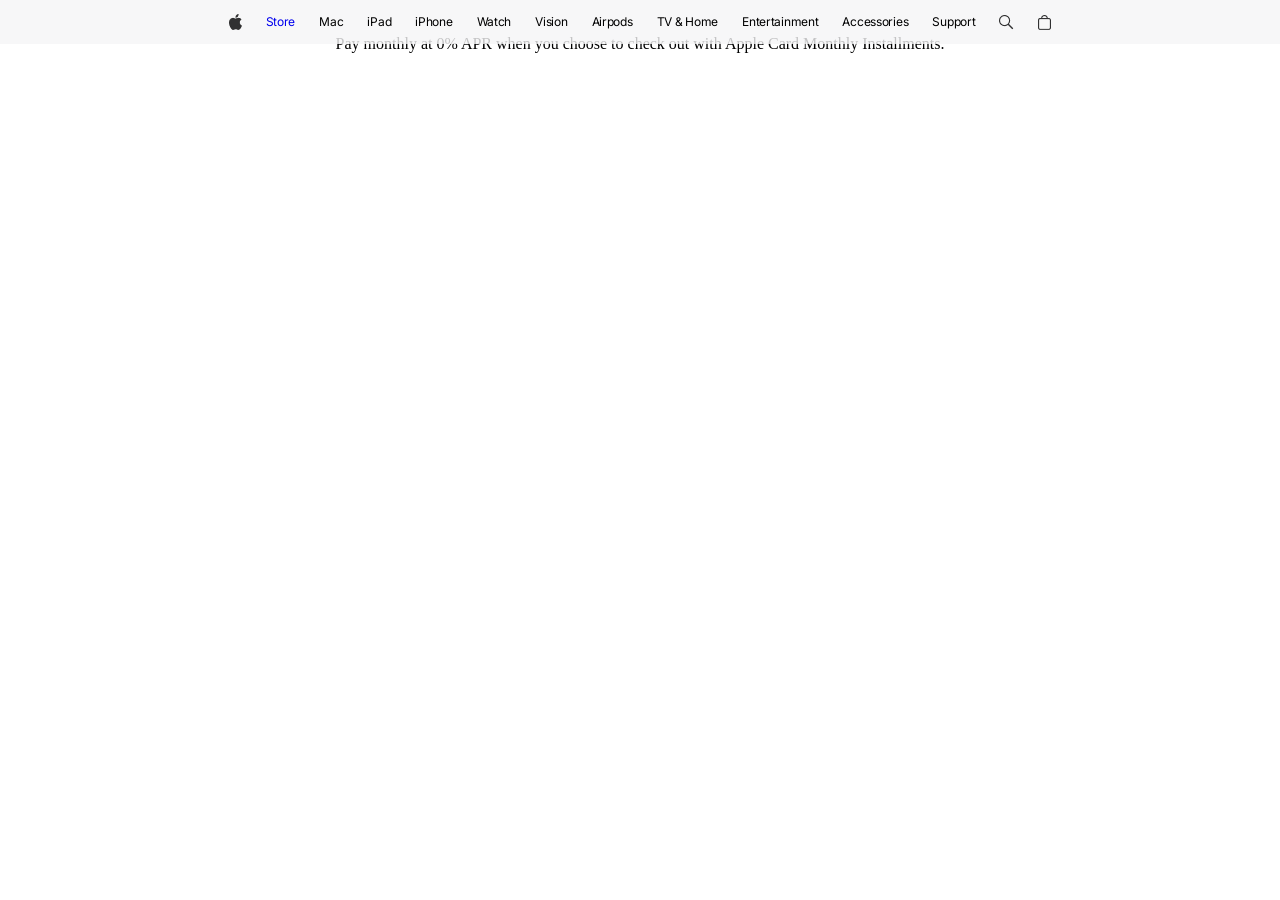
==== store.html @ 5604c4ba "odoo store edr" ====
<!doctype html>
<html lang="en">
  <head>
    <meta charset="UTF-8" />
    <meta name="viewport" content="width=device-width, initial-scale=1.0" />
    <title>store</title>
    <link rel="stylesheet" href="store.css" />
  </head>
  <body>
    <main>
      <header class="header center">
        <div class="headerIcon center">
          <img src="/images/Vector.png" alt="vector" />
        </div>
        <a
          href="https://pinecone-academy-fgmu.vercel.app/store.html"
          class="header__link"
          >Store</a
        >
        <span class="header__link">Mac</span>
        <span class="header__link">iPad</span>
        <span class="header__link">iPhone</span>
        <span class="header__link">Watch</span>
        <span class="header__link">Vision</span>
        <span class="header__link">Airpods</span>
        <span class="header__link">TV & Home</span>
        <span class="header__link">Entertainment</span>
        <span class="header__link">Accessories</span>
        <span class="header__link">Support</span>
        <div class="icons center">
          <img src="/images/Vector (1).png" alt="vector1" />
          <img src="/images/Vector (2).png" alt="vector2" />
          <img
            src="/images/menu-icon.png"
            alt="menu-icon"
            class="header__icon--image--menu"
          />
        </div>
      </header>

      <div class="subscription center">
        Pay monthly at 0% APR when you choose to check out with Apple Card
        Monthly Installments.
      </div>
    </main>
  </body>
</html>
---- store.css ----
@import url("https://fonts.googleapis.com/css2?family=Bebas+Neue&family=Hanuman:wght@100..900&family=Inter:ital,opsz,wght@0,14..32,100..900;1,14..32,100..900&family=Montserrat:ital,wght@0,100..900;1,100..900&display=swap");

* {
  margin: 0;
  padding: 0;
  box-sizing: border-box;
}

main {
  max-width: 1920px;
  width: 100%;
}
.header {
  background: rgba(245, 245, 247, 0.8);
  z-index: 10;
  width: 100%;
  height: 44px;
  position: fixed;
  gap: 24px;
}
.icons {
  gap: 24px;
}
.center {
  display: flex;
  justify-content: center;
  align-items: center;
}
.header__icon--image--menu {
  display: none;
}
.header__link {
  font-family: "Inter";
  font-weight: 400;
  font-size: 12px;
  line-height: 60px;
  letter-spacing: -0.28px;
  text-align: center;
  vertical-align: middle;
  text-decoration: none;
}
.subscription {
  width: 100%;
  height: 60px;
  padding: 44px 0px;
  text-align: center;
  margin: auto;
}
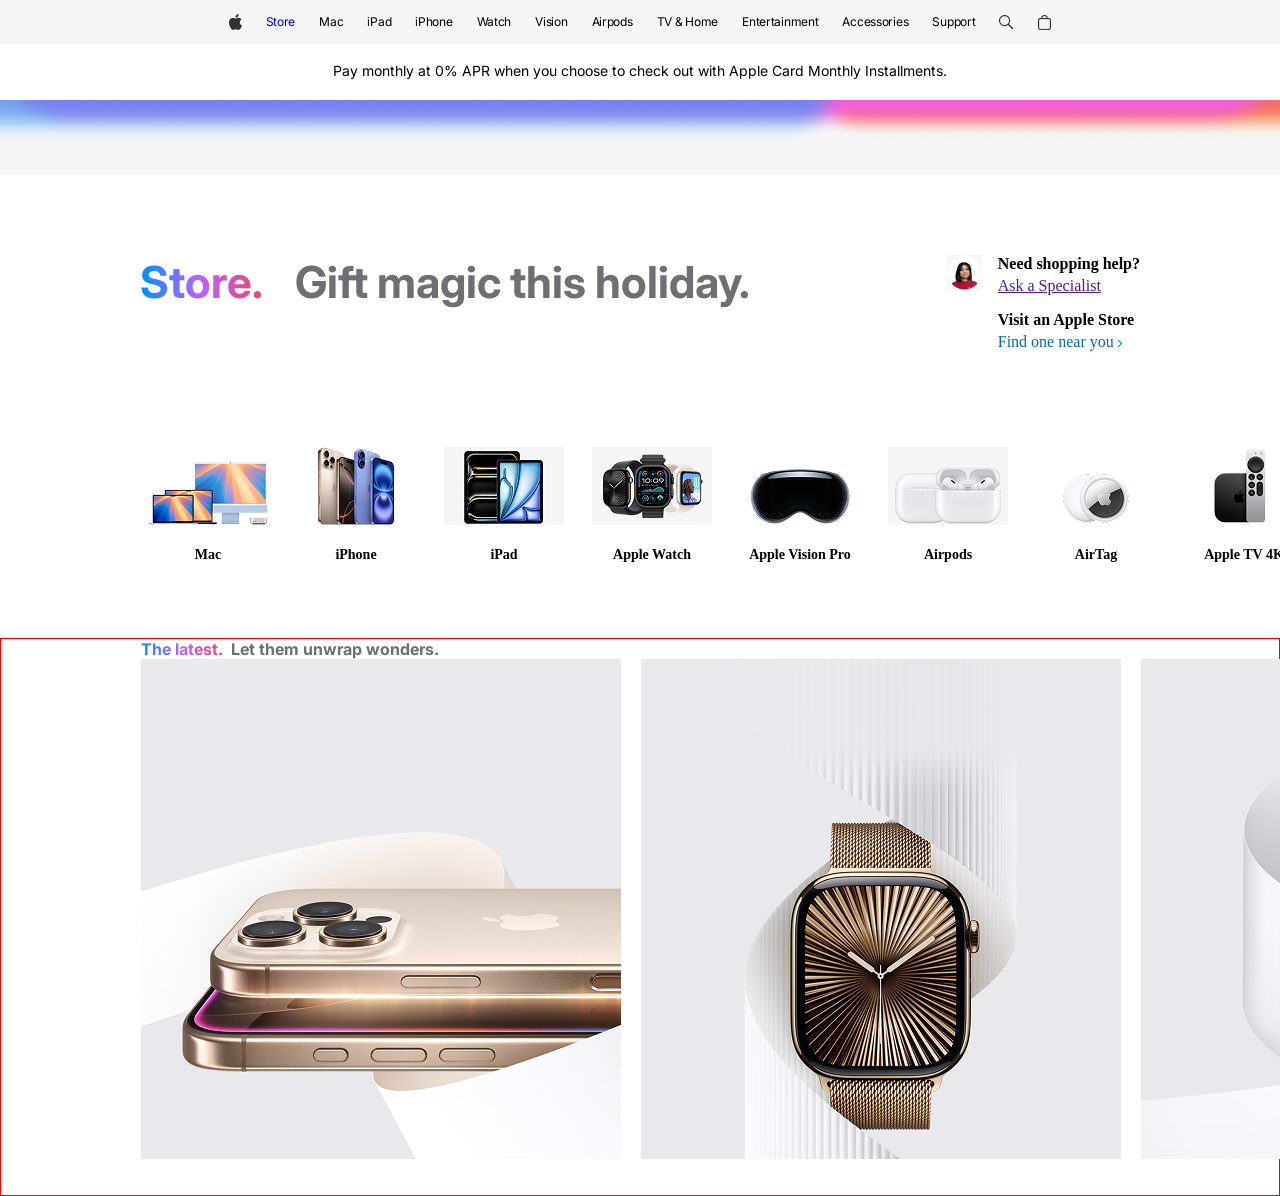
==== commit a2bf02b5: "shine" ====
--- a/store.html
+++ b/store.html
@@ -8,6 +8,7 @@
   </head>
   <body>
     <main>
+      <!-- HEADER -->
       <header class="header center">
         <div class="headerIcon center">
           <img src="/images/Vector.png" alt="vector" />
@@ -37,11 +38,124 @@
           />
         </div>
       </header>
-
+      <!-- SUBSCRIPTION SECTION-->
       <div class="subscription center">
         Pay monthly at 0% APR when you choose to check out with Apple Card
         Monthly Installments.
       </div>
+      <!-- RAINBOW IMG -->
+      <img src="./images/store image/rainbow.png" alt="rainbow img" />
+      <!-- STORE CONTAINER -->
+      <div class="store-container">
+        <div class="store-header">
+          <p class="store font-style">Store.</p>
+          <p class="store-subtitle font-style">Gift magic this holiday.</p>
+        </div>
+        <div class="store-support">
+          <div>
+            <img
+              width="35px"
+              height="35px"
+              src="./images/store image/face.png"
+              alt="face img"
+            />
+          </div>
+
+          <div class="support-text">
+            <div style="gap: 4px; display: flex; flex-direction: column">
+              <p style="font-weight: 700">Need shopping help?</p>
+              <a href="" target="_self">Ask a Specialist</a>
+            </div>
+            <div style="gap: 4px; display: flex; flex-direction: column">
+              <p style="font-weight: 700">Visit an Apple Store</p>
+              <a
+                href=""
+                target="_self"
+                style="text-decoration: none; color: rgba(0, 102, 204, 1)"
+                >Find one near you
+                <img src="./images/store image/Vector (4).png" alt="> icon"
+              /></a>
+            </div>
+          </div>
+        </div>
+      </div>
+      <!-- PRODUCT LISTS -->
+      <div class="productList">
+        <div class="product-item1">
+          <img src="./images/store image/mac-nav.png" alt="item1" />
+          <p class="product-title">Mac</p>
+        </div>
+        <div class="product-item2">
+          <img src="./images/store image/iphone-nav.png" alt="item2" />
+          <p class="product-title">iPhone</p>
+        </div>
+        <div class="product-item3">
+          <img src="./images/store image/ipad-nav.png" alt="item3" />
+          <p class="product-title">iPad</p>
+        </div>
+        <div class="product-item4">
+          <img src="./images/store image/watch-nav.png" alt="item4" />
+          <p class="product-title">Apple Watch</p>
+        </div>
+        <div class="product-item5">
+          <img src="./images/store image/vision-pro.png" alt="item5" />
+          <p class="product-title">Apple Vision Pro</p>
+        </div>
+        <div class="product-item6">
+          <img src="./images/store image/airpods-nav.png" alt="item6" />
+          <p class="product-title">Airpods</p>
+        </div>
+        <div class="product-item7">
+          <img src="./images/store image/airtags.png" alt="item7" />
+          <p class="product-title">AirTag</p>
+        </div>
+        <div class="product-item8">
+          <img src="./images/store image/appletv.png" alt="item8" />
+          <p class="product-title">Apple TV 4K</p>
+        </div>
+        <div class="product-item9">
+          <img src="./images/store image/homepod.png" alt="item9" />
+          <p class="product-title">Homepod</p>
+        </div>
+        <div class="product-item10">
+          <img
+            src="./images/store image/store-card-13-accessories-nav-202409.png"
+            alt="item10"
+          />
+          <p class="product-title">Accessories</p>
+        </div>
+        <div class="product-item11">
+          <img src="./images/store image/giftcard.png" alt="item11" />
+          <p class="product-title">Apple Gift Card</p>
+        </div>
+      </div>
+      <!-- THE LATEST -->
+      <div class="theLatest">
+        <div class="latest-title">
+          <p class="title-part">The latest.</p>
+          <p class="title-part-2">Let them unwrap wonders.</p>
+        </div>
+        <div class="latest-items">
+          <div class="latest-item-card">
+            <img
+              src="./images/store image/iphone16pro.png"
+              alt="iphone-16-pro"
+            />
+          </div>
+          <div class="latest-item-card">
+            <img
+              src="./images/store image/watchseries10.png"
+              alt="watch-series-10"
+            />
+          </div>
+          <div class="latest-item3-card">
+            <img src="./images/store image/ipadmini.png" alt="ipad-mini" />
+          </div>
+          <div class="latest-item4-card">
+            <img src="./images/store image/macbookpro.png" alt="macbook-pro" />
+          </div>
+        </div>
+      </div>
     </main>
   </body>
 </html>
--- a/store.css
+++ b/store.css
@@ -9,23 +9,33 @@
 main {
   max-width: 1920px;
   width: 100%;
+  display: flex;
+  flex-direction: column;
+  align-items: center;
+  margin: auto;
 }
-.header {
-  background: rgba(245, 245, 247, 0.8);
-  z-index: 10;
-  width: 100%;
-  height: 44px;
-  position: fixed;
-  gap: 24px;
-}
-.icons {
-  gap: 24px;
-}
+
 .center {
   display: flex;
   justify-content: center;
   align-items: center;
 }
+/* header section */
+
+.header {
+  width: 100%;
+  height: 44px;
+  position: fixed;
+  gap: 24px;
+  top: 0;
+  z-index: 10;
+  background-color: #f5f5f7;
+}
+
+.icons {
+  gap: 24px;
+}
+
 .header__icon--image--menu {
   display: none;
 }
@@ -39,10 +49,107 @@
   vertical-align: middle;
   text-decoration: none;
 }
+/* subscription section */
 .subscription {
   width: 100%;
   height: 60px;
-  padding: 44px 0px;
+  padding: 20px 0px;
   text-align: center;
-  margin: auto;
+  margin-top: 40px;
+  background-color: white;
+  z-index: 5;
+  font-weight: 400;
+  font-size: 14px;
+  font-family: "Inter", sans-serif;
 }
+/* store container */
+.store-container {
+  width: 100%;
+  height: 257px;
+  padding: 80px 140px;
+  display: flex;
+  justify-content: space-between;
+}
+.store-header {
+  display: flex;
+  flex-direction: row;
+  gap: 32px;
+}
+.font-style {
+  font-weight: 700;
+  font-size: 44px;
+  font-family: "Inter", sans-serif;
+}
+.store {
+  background: linear-gradient(90deg, #0090f7 0%, #ba62fc 50%, #f2416b 100%);
+  background-clip: text;
+  color: transparent;
+}
+.store-subtitle {
+  color: rgba(110, 110, 115, 1);
+}
+.store-support {
+  display: flex;
+  gap: 16px;
+}
+
+.support-text {
+  display: flex;
+  flex-direction: column;
+  gap: 16px;
+}
+/* product lists */
+.productList {
+  width: 100%;
+  height: 146px;
+  gap: 28px;
+  font-weight: 700;
+  font-size: 14px;
+  display: flex;
+  align-items: center;
+  flex-direction: row;
+  text-align: center;
+  padding-left: 148px;
+  margin-bottom: 60px;
+}
+.product-title {
+  padding-top: 18px;
+}
+/* the latest */
+.theLatest {
+  height: 558px;
+  width: 100%;
+  border: 1px solid red;
+  padding-left: 140px;
+}
+.latest-title {
+  display: flex;
+  flex-direction: row;
+  justify-content: start;
+  gap: 8px;
+  font-weight: 700;
+  size: 24px;
+  font-family: "Inter", sans-serif;
+}
+.title-part {
+  background: linear-gradient(90deg, #0090f7 0%, #ba62fc 50%, #f2416b 100%);
+  background-clip: text;
+  color: transparent;
+}
+.title-part-2 {
+  color: rgba(110, 110, 115, 1);
+}
+.latest-items {
+  display: flex;
+  flex-direction: row;
+  background-size: cover;
+  position: absolute;
+  column-gap: 20px;
+  overflow-x: scroll;
+  scroll-snap-type: x mandatory;
+}
+.latest-item-card {
+  border-radius: 999px;
+  /* display: flex; */
+  flex-shrink: 0;
+}
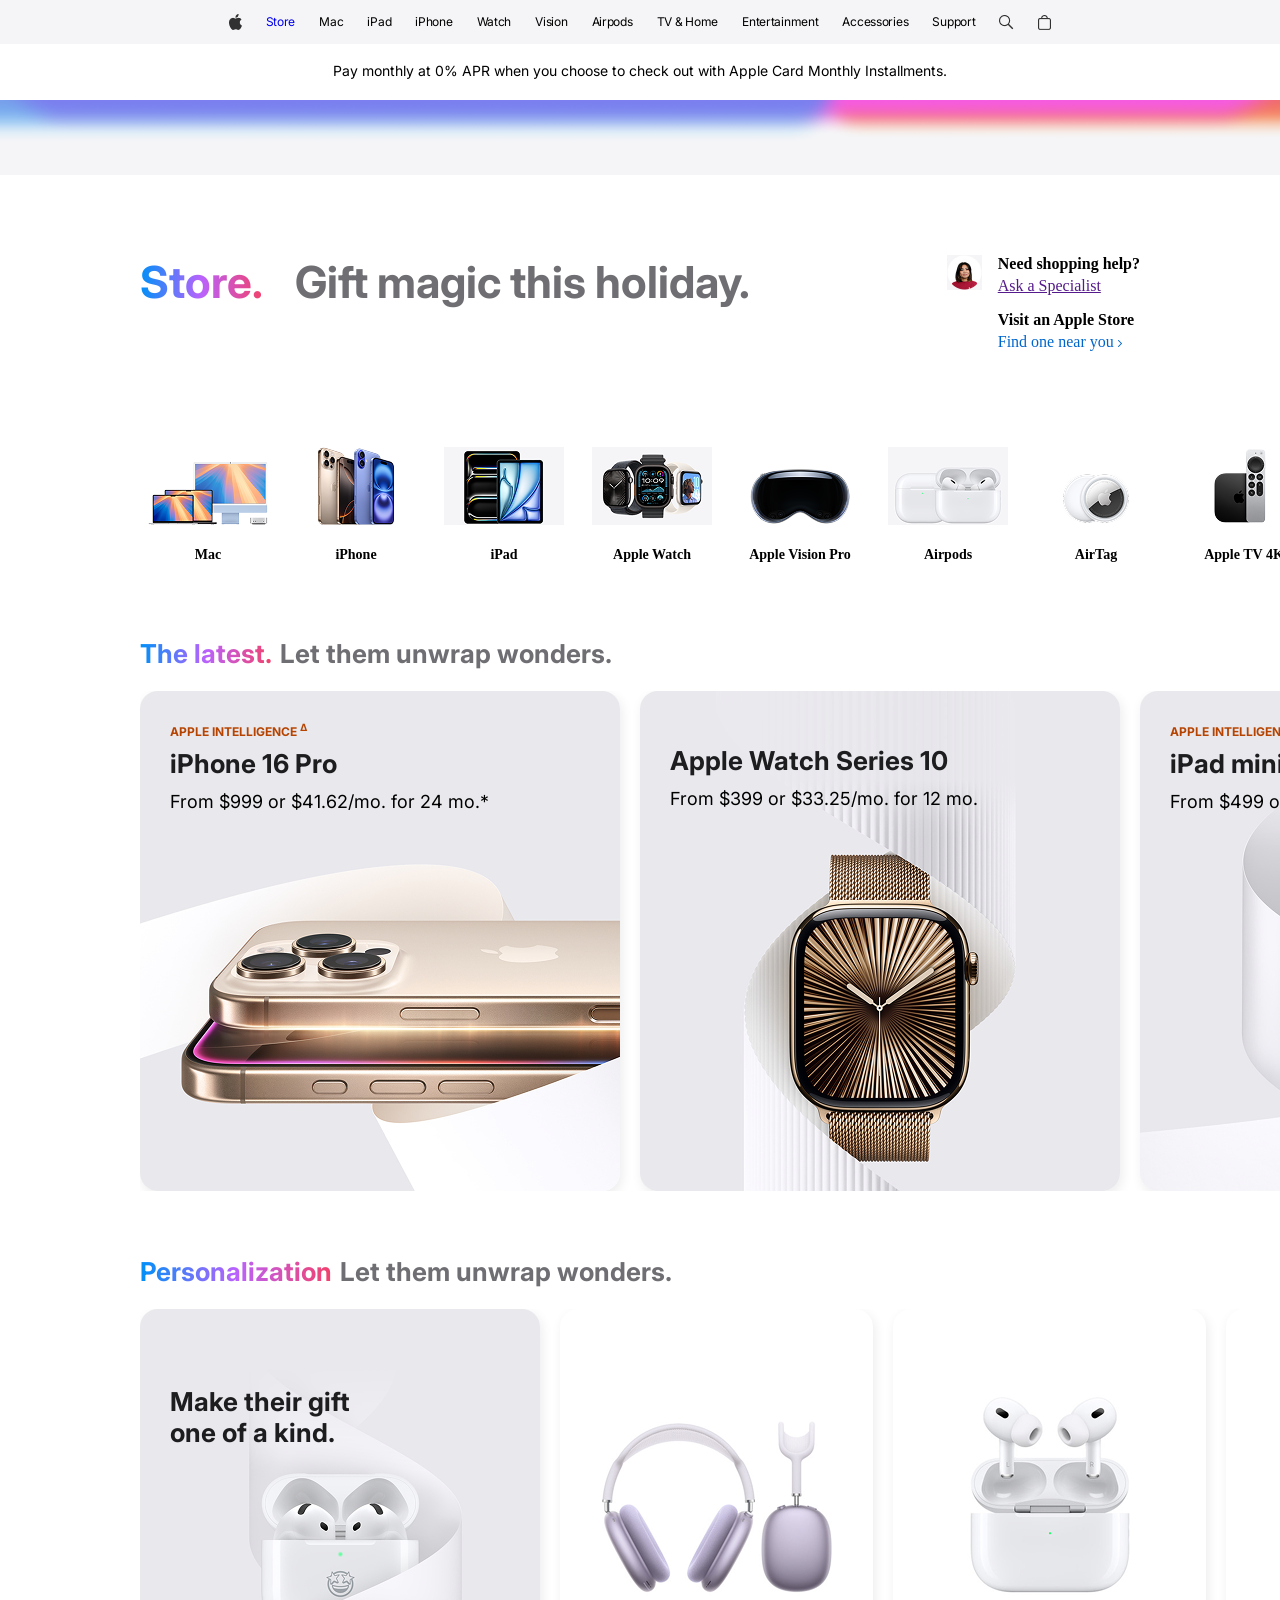
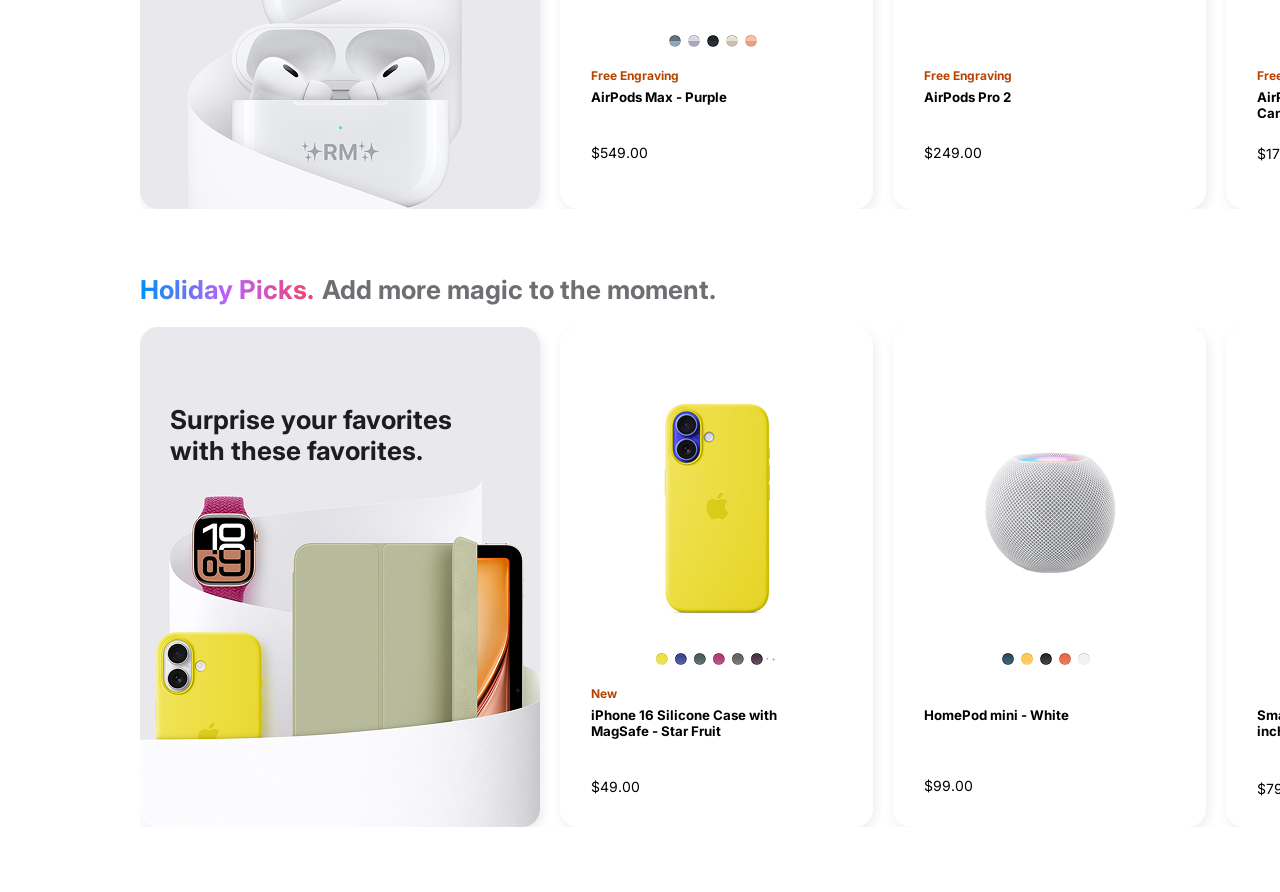
==== commit 387e6664: "lesgoooo gertee ocood hiihku" ====
--- a/store.html
+++ b/store.html
@@ -44,7 +44,7 @@
         Monthly Installments.
       </div>
       <!-- RAINBOW IMG -->
-      <img src="./images/store image/rainbow.png" alt="rainbow img" />
+      <img src="./images/storee/rainbow.png" alt="rainbow img" />
       <!-- STORE CONTAINER -->
       <div class="store-container">
         <div class="store-header">
@@ -56,7 +56,7 @@
             <img
               width="35px"
               height="35px"
-              src="./images/store image/face.png"
+              src="./images/storee/face.png"
               alt="face img"
             />
           </div>
@@ -73,7 +73,7 @@
                 target="_self"
                 style="text-decoration: none; color: rgba(0, 102, 204, 1)"
                 >Find one near you
-                <img src="./images/store image/Vector (4).png" alt="> icon"
+                <img src="./images/storee/Vector (4).png" alt="> icon"
               /></a>
             </div>
           </div>
@@ -82,50 +82,50 @@
       <!-- PRODUCT LISTS -->
       <div class="productList">
         <div class="product-item1">
-          <img src="./images/store image/mac-nav.png" alt="item1" />
+          <img src="./images/storee/mac-nav.png" alt="item1" />
           <p class="product-title">Mac</p>
         </div>
         <div class="product-item2">
-          <img src="./images/store image/iphone-nav.png" alt="item2" />
+          <img src="./images/storee/iphone-nav.png" alt="item2" />
           <p class="product-title">iPhone</p>
         </div>
         <div class="product-item3">
-          <img src="./images/store image/ipad-nav.png" alt="item3" />
+          <img src="./images/storee/ipad-nav.png" alt="item3" />
           <p class="product-title">iPad</p>
         </div>
         <div class="product-item4">
-          <img src="./images/store image/watch-nav.png" alt="item4" />
+          <img src="./images/storee/watch-nav.png" alt="item4" />
           <p class="product-title">Apple Watch</p>
         </div>
         <div class="product-item5">
-          <img src="./images/store image/vision-pro.png" alt="item5" />
+          <img src="./images/storee/vision-pro.png" alt="item5" />
           <p class="product-title">Apple Vision Pro</p>
         </div>
         <div class="product-item6">
-          <img src="./images/store image/airpods-nav.png" alt="item6" />
+          <img src="./images/storee/airpods-nav.png" alt="item6" />
           <p class="product-title">Airpods</p>
         </div>
         <div class="product-item7">
-          <img src="./images/store image/airtags.png" alt="item7" />
+          <img src="./images/storee/airtags.png" alt="item7" />
           <p class="product-title">AirTag</p>
         </div>
         <div class="product-item8">
-          <img src="./images/store image/appletv.png" alt="item8" />
+          <img src="./images/storee/appletv.png" alt="item8" />
           <p class="product-title">Apple TV 4K</p>
         </div>
         <div class="product-item9">
-          <img src="./images/store image/homepod.png" alt="item9" />
+          <img src="./images/storee/homepod.png" alt="item9" />
           <p class="product-title">Homepod</p>
         </div>
         <div class="product-item10">
           <img
-            src="./images/store image/store-card-13-accessories-nav-202409.png"
+            src="./images/storee/store-card-13-accessories-nav-202409.png"
             alt="item10"
           />
           <p class="product-title">Accessories</p>
         </div>
         <div class="product-item11">
-          <img src="./images/store image/giftcard.png" alt="item11" />
+          <img src="./images/storee/giftcard.png" alt="item11" />
           <p class="product-title">Apple Gift Card</p>
         </div>
       </div>
@@ -136,23 +136,188 @@
           <p class="title-part-2">Let them unwrap wonders.</p>
         </div>
         <div class="latest-items">
-          <div class="latest-item-card">
+          <div
+            class="latest-item-card"
+            style="--image-url: url(./images/storee/iphone16pro.png)"
+          >
+            <div class="product-detail">
+              <p class="intelligence">APPLE INTELLIGENCE <sup>∆</sup></p>
+              <h2 class="latest-title">iPhone 16 Pro</h2>
+              <p class="latest-pricing">From $999 or $41.62/mo. for 24 mo.*</p>
+            </div>
+          </div>
+          <div
+            class="latest-item-card"
+            style="--image-url: url(./images/storee/watchseries10.png)"
+          >
+            <div class="product-detail--1">
+              <h2 class="latest-title">Apple Watch Series 10</h2>
+              <p class="latest-pricing">From $399 or $33.25/mo. for 12 mo.</p>
+            </div>
+          </div>
+          <div
+            class="latest-item-card"
+            style="--image-url: url(./images/storee/ipadmini.png)"
+          >
+            <div class="product-detail">
+              <p class="intelligence">APPLE INTELLIGENCE <sup>∆</sup></p>
+              <h2 class="latest-title">iPad mini</h2>
+              <p class="latest-pricing">From $499 or $41.58/mo. for 12 mo.</p>
+            </div>
+          </div>
+          <div
+            class="latest-item-card"
+            style="--image-url: url(./images/storee/macbookpro.png)"
+          >
+            <div class="product-detail">
+              <p class="intelligence">APPLE INTELLIGENCE <sup>∆</sup></p>
+              <h2 class="latest-title">MacBook Pro</h2>
+              <p class="latest-pricing">From $1599 or $133.25/mo. for 12 mo.</p>
+            </div>
+          </div>
+        </div>
+      </div>
+      <!-- Personalization -->
+      <div class="theLatest">
+        <div class="latest-title">
+          <p class="title-part">Personalization</p>
+          <p class="title-part-2">Let them unwrap wonders.</p>
+        </div>
+        <div class="latest-items">
+          <div
+            class="personalization-item-airpod-400-500"
+            style="
+              --image-url: url(./images/storee/store-card-40-holiday-engraving-202411.png);
+            "
+          >
+            <div class="product-detail">
+              <h2 class="latest-title" style="margin-top: 47px">
+                Make their gift <br />
+                one of a kind.
+              </h2>
+            </div>
+          </div>
+          <div class="personalization-item-card">
             <img
-              src="./images/store image/iphone16pro.png"
-              alt="iphone-16-pro"
+              src="./images/storee/airpods-max-select.png"
+              alt=""
+              class="img1"
             />
-          </div>
-          <div class="latest-item-card">
-            <img
-              src="./images/store image/watchseries10.png"
-              alt="watch-series-10"
-            />
-          </div>
-          <div class="latest-item3-card">
-            <img src="./images/store image/ipadmini.png" alt="ipad-mini" />
-          </div>
-          <div class="latest-item4-card">
-            <img src="./images/store image/macbookpro.png" alt="macbook-pro" />
+            <img src="/images/storee/list-airpods.png" alt="" />
+            <div class="text-detail">
+              <p class="personal-description">Free Engraving</p>
+              <h5 class="personal-title">AirPods Max - Purple</h5>
+              <p class="personal-pricing">$549.00</p>
+            </div>
+          </div>
+          <div class="personalization-item-card">
+            <img src="./images/storee/airpods-pro-2.png" alt="" />
+            <div class="text-detail-1">
+              <p class="personal-description">Free Engraving</p>
+              <h5 class="personal-title">AirPods Pro 2</h5>
+              <p class="personal-pricing">$249.00</p>
+            </div>
+          </div>
+          <div class="personalization-item-card">
+            <img src="./images/storee/airpods-4.png" alt="" />
+            <div class="text-detail-1">
+              <p class="personal-description">Free Engraving</p>
+              <h5 class="personal-title">
+                AirPods 4 with Active Noise Cancellation
+              </h5>
+              <p class="airpod-pricing">$179.00</p>
+            </div>
+          </div>
+          <div class="personalization-item-card">
+            <img src="./images/storee/MX2D3.png" alt="" />
+            <div class="text-detail-1">
+              <p class="personal-description">New</p>
+              <h5 class="personal-title">Apple Pencil Pro</h5>
+              <p class="personal-pricing">$49.00</p>
+            </div>
+          </div>
+        </div>
+      </div>
+      <!-- HOLIDAY PRODUCT -->
+      <div class="theLatest">
+        <div class="latest-title">
+          <p class="title-part">Holiday Picks.</p>
+          <p class="title-part-2">Add more magic to the moment.</p>
+        </div>
+        <div class="latest-items">
+          <div
+            class="personalization-item-airpod-400-500"
+            style="--image-url: url(./images/storee/01.png)"
+          >
+            <div class="product-detail">
+              <h2 class="latest-title" style="margin-top: 47px">
+                Surprise your favorites <br />
+                with these favorites.
+              </h2>
+            </div>
+          </div>
+          <div class="personalization-item-card">
+            <img src="./images/storee/02.png" alt="" class="img1" />
+            <img src="/images/storee/05 copy.png" alt="" />
+            <div class="text-detail">
+              <p class="personal-description">New</p>
+              <h5 class="personal-title">
+                iPhone 16 Silicone Case with <br />
+                MagSafe - Star Fruit
+              </h5>
+              <p class="personal-pricing">$49.00</p>
+            </div>
+          </div>
+          <div class="personalization-item-card">
+            <img src="./images/storee/03.png" alt="" class="img1" />
+            <img src="/images/storee/04 copy.png" alt="" />
+            <div class="text-detail">
+              <h5 class="personal-title" style="margin-top: 21px">
+                HomePod mini - White
+              </h5>
+              <p class="personal-pricing" style="padding-top: 48px">$99.00</p>
+            </div>
+          </div>
+          <div class="personalization-item-card">
+            <img src="./images/storee/04.png" alt="" class="img1" />
+            <img src="/images/storee/03 copy.png" alt="" />
+            <div class="text-detail">
+              <h5 class="personal-title" style="margin-top: 21px">
+                Smart Folio for iPad Air 11 - <br />
+                inch (M2) - Sage
+              </h5>
+              <p class="personal-pricing" style="padding-top: 35px">$79.00</p>
+            </div>
+          </div>
+          <div class="personalization-item-card">
+            <img src="./images/storee/05.png" alt="" class="img1" />
+            <img src="/images/storee/02 copy.png" alt="" />
+            <div class="text-detail">
+              <p class="personal-description">New</p>
+              <h5
+                class="personal-title"
+                style="font-size: 18; font-weight: 700"
+              >
+                Beats Solo 4 - On-Ear <br />
+                Wireless Headphones - Slate <br />Blue
+              </h5>
+              <p class="personal-pricing">$79.00</p>
+            </div>
+          </div>
+          <div class="personalization-item-card">
+            <img src="./images/storee/05.png" alt="" class="img1" />
+            <img src="/images/storee/02 copy.png" alt="" />
+            <div class="text-detail">
+              <p class="personal-description">New</p>
+              <h5
+                class="personal-title"
+                style="font-size: 18; font-weight: 700"
+              >
+                Beats Solo 4 - On-Ear <br />
+                Wireless Headphones - Slate <br />Blue
+              </h5>
+              <p class="personal-pricing">$79.00</p>
+            </div>
           </div>
         </div>
       </div>
--- a/store.css
+++ b/store.css
@@ -119,8 +119,11 @@
 .theLatest {
   height: 558px;
   width: 100%;
-  border: 1px solid red;
   padding-left: 140px;
+  gap: 10px;
+  display: flex;
+  flex-direction: column;
+  margin-bottom: 60px;
 }
 .latest-title {
   display: flex;
@@ -141,15 +144,110 @@
 }
 .latest-items {
   display: flex;
-  flex-direction: row;
-  background-size: cover;
-  position: absolute;
   column-gap: 20px;
   overflow-x: scroll;
   scroll-snap-type: x mandatory;
 }
 .latest-item-card {
-  border-radius: 999px;
-  /* display: flex; */
-  flex-shrink: 0;
-}
+  width: 480px;
+  height: 500px;
+  border-radius: 18px;
+  display: flex;
+  box-shadow: 2px 4px 12px 0px rgba(0, 0, 0, 0.08);
+  flex-shrink: 0;
+  background: var(--image-url) center / cover no-repeat;
+}
+.product-detail {
+  padding-left: 30px;
+  padding-top: 30px;
+}
+.intelligence {
+  color: rgba(182, 68, 0, 1);
+  font-weight: 700;
+  font-size: 12px;
+  margin-bottom: 9px;
+  font-family: "Inter", sans-serif;
+}
+.latest-title {
+  font-weight: 700;
+  font-size: 26px;
+  font-family: "Inter", sans-serif;
+  color: rgba(29, 29, 31, 1);
+  margin-bottom: 12px;
+}
+.latest-pricing {
+  font-size: 18px;
+  font-weight: 400;
+  font-family: "Inter", sans-serif;
+}
+.product-detail--1 {
+  padding: 54px 30px;
+}
+/* Personalization */
+.personalization-item-airpod-400-500 {
+  width: 400px;
+  height: 500px;
+  box-shadow: 2px 4px 12px 0px rgba(0, 0, 0, 0.08);
+  background: rgba(255, 255, 255, 1);
+  border-radius: 18px;
+  background: var(--image-url) center / cover no-repeat;
+  flex-shrink: 0;
+}
+.personalization-item-card {
+  width: 313px;
+  height: 500px;
+  border-radius: 18px;
+  box-shadow: 2px 4px 12px 0px rgba(0, 0, 0, 0.08);
+  background: rgba(255, 255, 255, 1);
+  flex-shrink: 0;
+  display: flex;
+  flex-direction: column;
+  align-items: center;
+  padding-top: 71px;
+}
+.img1 {
+  width: 230px;
+  height: 230px;
+  object-fit: cover;
+}
+.product-detail-1 {
+  width: 230px;
+  height: 230px;
+  flex-shrink: 0;
+  background: var(--image-url) center / cover no-repeat;
+  display: flex;
+  align-items: center;
+  justify-content: center;
+}
+.text-detail {
+  width: 80%;
+  font-weight: 700;
+  font-family: "Inter", sans-serif;
+  display: flex;
+  gap: 6px;
+  flex-direction: column;
+}
+.personal-description {
+  font-size: 12px;
+  color: rgba(182, 68, 0, 1);
+}
+.personal-pricing {
+  font-weight: 400;
+  font-size: 14px;
+  padding-top: 33px;
+}
+.text-detail-1 {
+  width: 80%;
+  font-weight: 700;
+  font-family: "Inter", sans-serif;
+  display: flex;
+  gap: 6px;
+  flex-direction: column;
+  padding-top: 58px;
+}
+.airpod-pricing {
+  font-weight: 400;
+  font-size: 14px;
+  padding-top: 18px;
+}
+/* HOLIDAY */
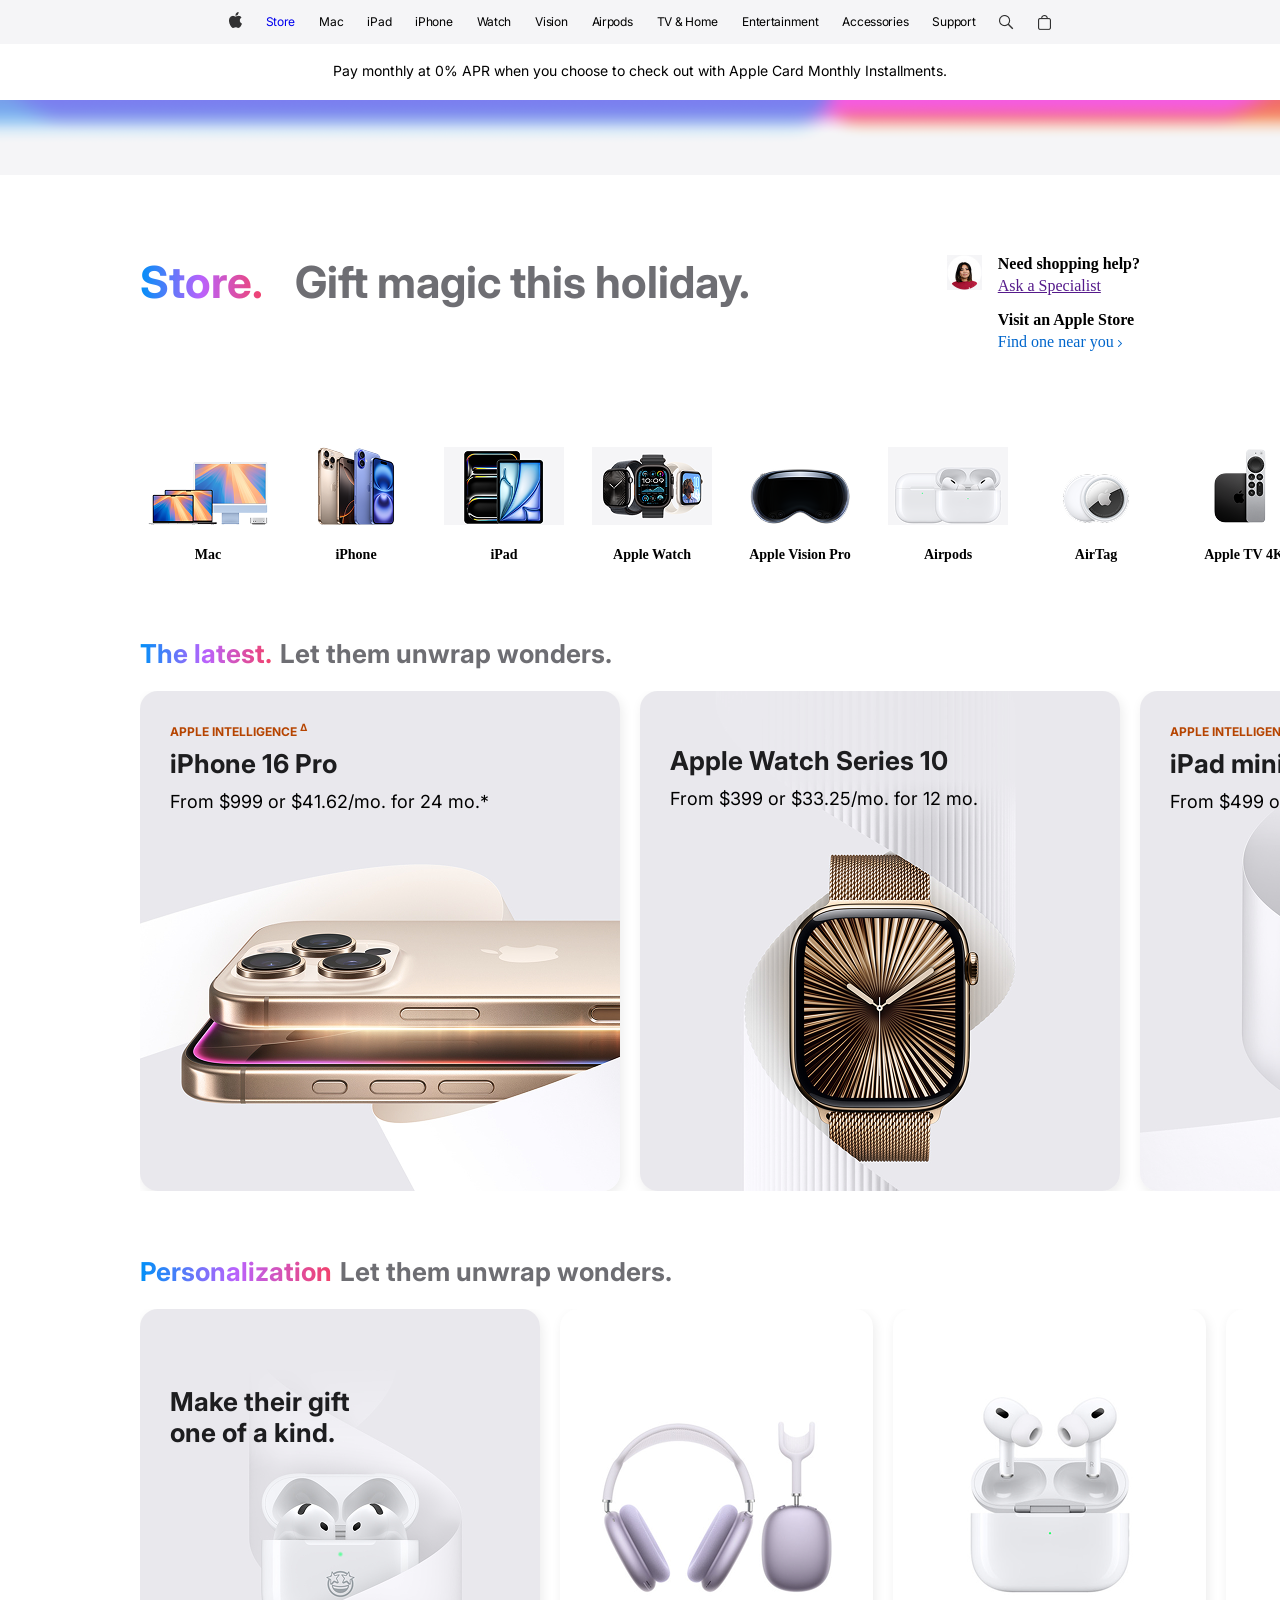
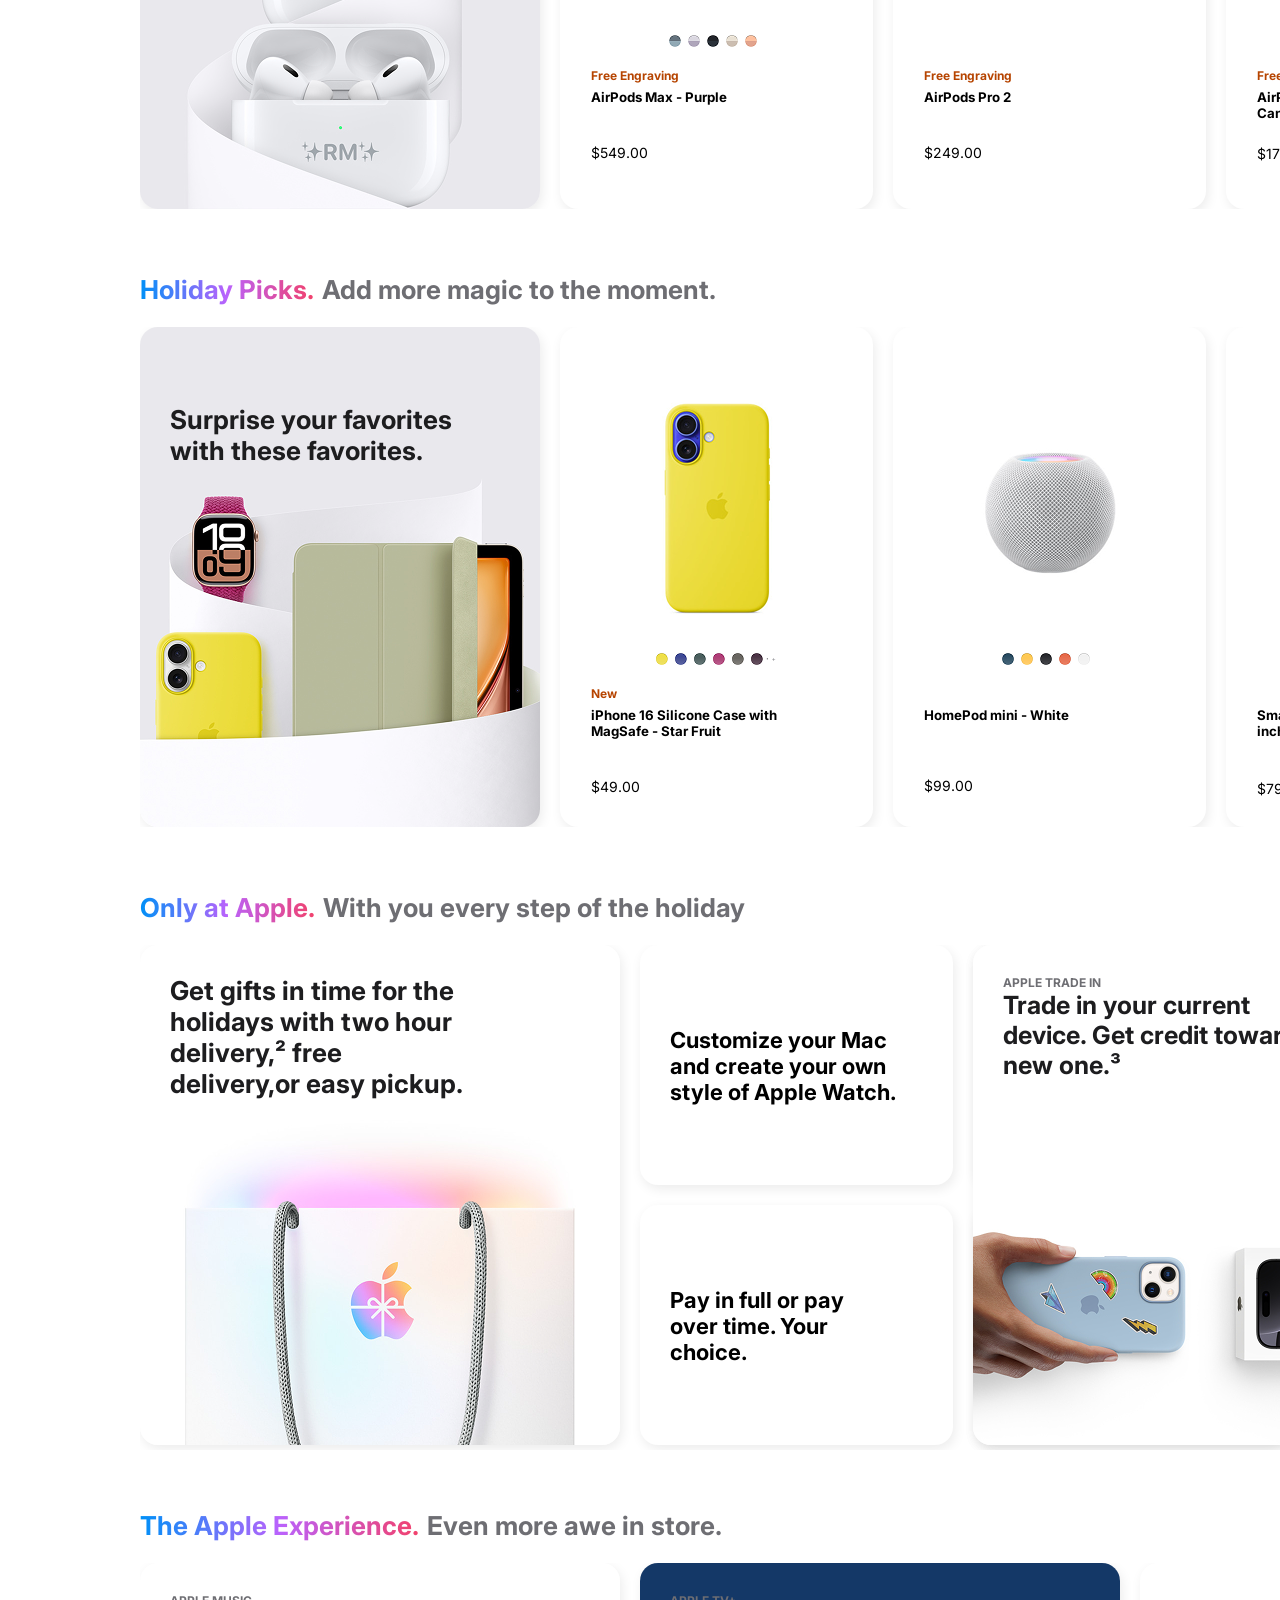
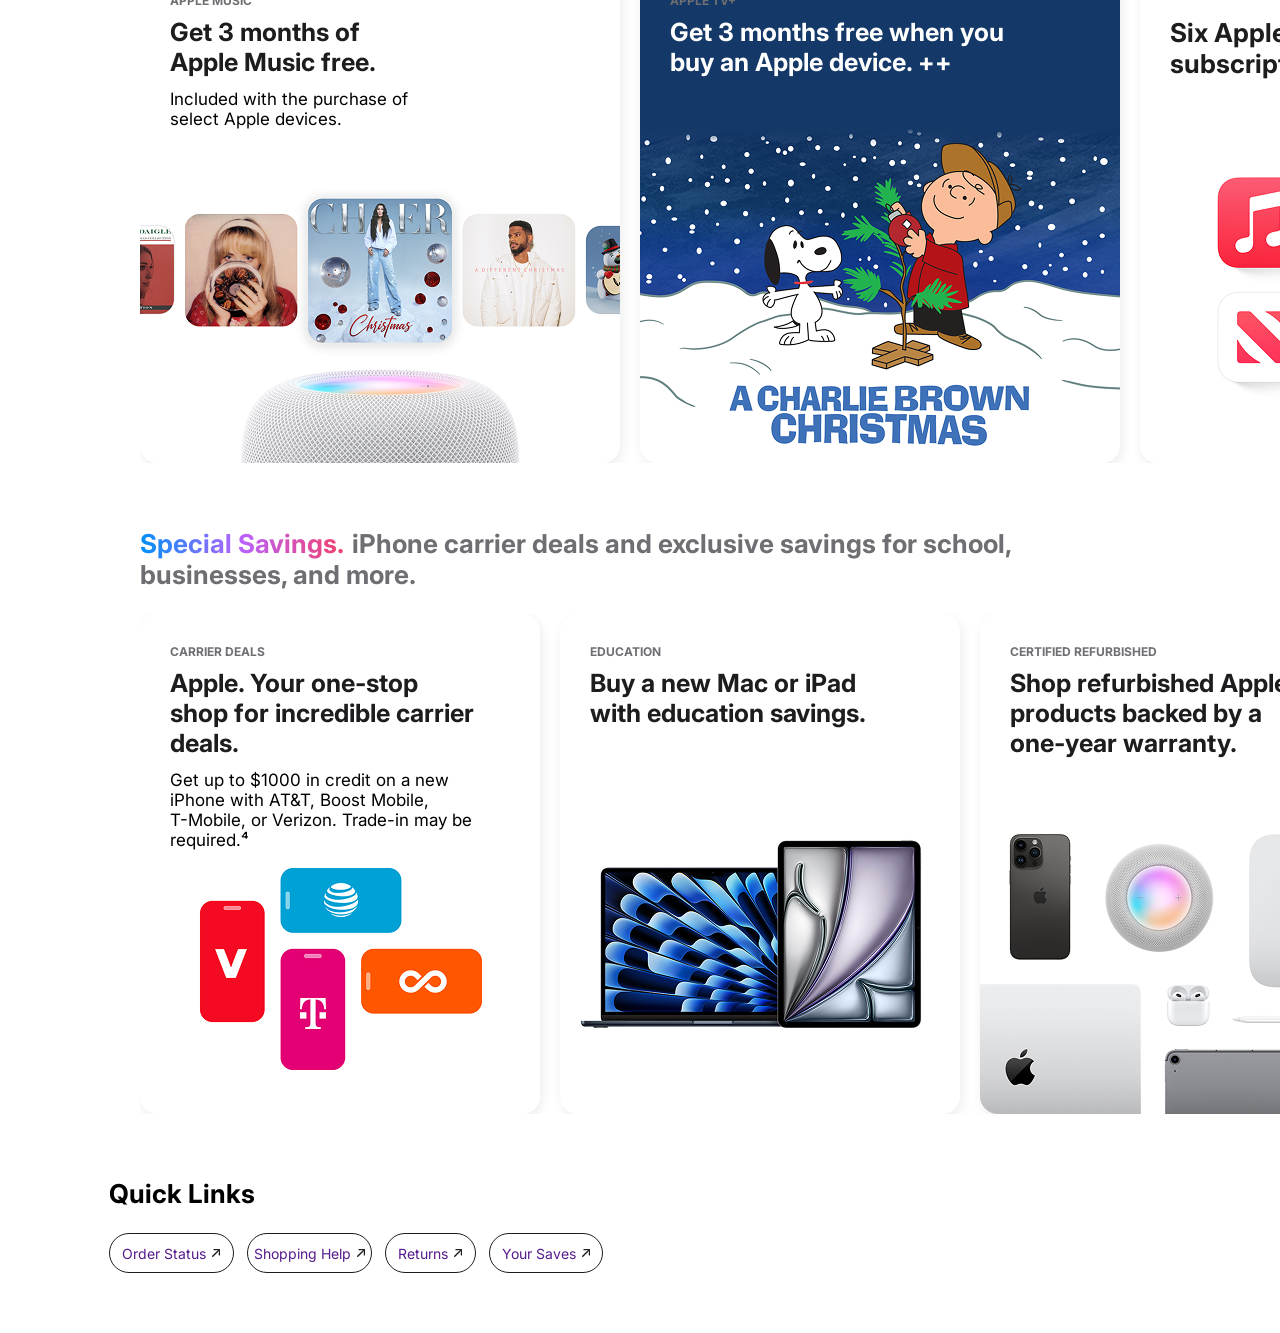
==== commit 2b70742e: "belen bolsoon" ====
--- a/store.html
+++ b/store.html
@@ -11,13 +11,11 @@
       <!-- HEADER -->
       <header class="header center">
         <div class="headerIcon center">
-          <img src="/images/Vector.png" alt="vector" />
-        </div>
-        <a
-          href="https://pinecone-academy-fgmu.vercel.app/store.html"
-          class="header__link"
-          >Store</a
-        >
+          <a href="index.html"
+            ><img src="/images/Vector.png" href="index.html" alt="vector"
+          /></a>
+        </div>
+        <a href="index.html" class="header__link">Store</a>
         <span class="header__link">Mac</span>
         <span class="header__link">iPad</span>
         <span class="header__link">iPhone</span>
@@ -236,6 +234,14 @@
               <p class="personal-pricing">$49.00</p>
             </div>
           </div>
+          <div class="personalization-item-card">
+            <img src="./images/storee/MX2D3.png" alt="" />
+            <div class="text-detail-1">
+              <p class="personal-description">New</p>
+              <h5 class="personal-title">Apple Pencil Pro</h5>
+              <p class="personal-pricing">$49.00</p>
+            </div>
+          </div>
         </div>
       </div>
       <!-- HOLIDAY PRODUCT -->
@@ -321,6 +327,235 @@
           </div>
         </div>
       </div>
+      <!-- ONLY AT IPHONE -->
+      <div class="theLatest">
+        <div class="latest-title">
+          <p class="title-part">Only at Apple.</p>
+          <p class="title-part-2">With you every step of the holiday</p>
+        </div>
+        <div class="latest-items">
+          <div
+            class="latest-item-card"
+            style="--image-url: url(./images/storee/holiday1.png)"
+          >
+            <div class="product-detail">
+              <h2 class="latest-title">
+                Get gifts in time for the <br />holidays with two hour <br />
+                delivery,² free<br />
+                delivery,or easy pickup.
+              </h2>
+            </div>
+          </div>
+          <div class="iphone-container font-style1">
+            <div class="iphone-contain">
+              <p>
+                Customize your Mac and create your own style of Apple Watch.
+              </p>
+            </div>
+            <div class="iphone-contain">
+              <p>
+                Pay in full or pay <br />
+                over time. Your <br />
+                choice.
+              </p>
+            </div>
+            <div class="iphone-contain">
+              <p>
+                Free extended <br />
+                returns between now and 1/8/25.
+              </p>
+            </div>
+            <div class="iphone-contain">
+              <p>
+                Make them yours. Engrave a mix of <br />
+                emoji, names, and numbers for free.
+              </p>
+            </div>
+          </div>
+          <div
+            class="latest-item-card"
+            style="--image-url: url(./images/storee/holiday3.png)"
+          >
+            <div class="product-detail" style="gap: 9px">
+              <p class="font--style">APPLE TRADE IN</p>
+              <h2 class="latest-title font-style2">
+                Trade in your current <br />
+                device. Get credit toward a <br />
+                new one.³
+              </h2>
+            </div>
+          </div>
+          <div
+            class="latest-item-card"
+            style="--image-url: url(./images/storee/holiday2.png)"
+          >
+            <div class="product-detail" style="gap: 9px">
+              <p class="font--style">APPLE SPECIALIST</p>
+              <h2 class="latest-title font-style2">
+                Find gifts with an Apple <br />
+                Specialist in a store or online.
+              </h2>
+            </div>
+          </div>
+        </div>
+      </div>
+      <!-- APPLE EXPERIENCE -->
+      <div class="theLatest">
+        <div class="latest-title">
+          <p class="title-part">The Apple Experience.</p>
+          <p class="title-part-2">Even more awe in store.</p>
+        </div>
+        <div class="latest-items">
+          <div
+            class="latest-item-card"
+            style="--image-url: url(./images/storee/01exper.png)"
+          >
+            <div class="product-detail">
+              <p class="intelligence font--style">APPLE MUSIC</p>
+              <h2 class="latest-title font-style2">
+                Get 3 months of <br />Apple Music free.
+              </h2>
+              <p class="f-style">
+                Included with the purchase of<br />
+                select Apple devices.
+              </p>
+            </div>
+          </div>
+          <div
+            class="latest-item-card"
+            style="--image-url: url(./images/storee/02exper.png)"
+          >
+            <div class="product-detail">
+              <p class="intelligence font--style">APPLE TV+</p>
+              <h2 class="latest-title font-style2" style="color: white">
+                Get 3 months free when you <br />buy an Apple device. ++
+              </h2>
+            </div>
+          </div>
+          <div
+            class="latest-item-card"
+            style="--image-url: url(./images/storee/03exper.png)"
+          >
+            <div class="product-detail--1">
+              <h2 class="latest-title">
+                Six Apple services. One easy subscription.
+              </h2>
+            </div>
+          </div>
+          <div
+            class="latest-item-card"
+            style="--image-url: url(./images/storee/01exper.png)"
+          >
+            <div class="product-detail">
+              <p class="intelligence font--style">APPLE INTELLIGENCE</p>
+              <h2 class="latest-title font-style2">
+                New features for writing,<br />
+                focus,communication, and<br />
+                more.
+              </h2>
+            </div>
+          </div>
+        </div>
+      </div>
+      <!-- SPECIAL SAVINGS -->
+      <div class="theLatest1">
+        <div class="latest-title1">
+          <p class="title-part">Special Savings.</p>
+          <p class="title-part-2">
+            iPhone carrier deals and exclusive savings for school,
+          </p>
+        </div>
+        <div class="special-title"><p>businesses, and more.</p></div>
+        <div class="latest-items">
+          <div
+            class="personalization-item-airpod-400-500"
+            style="--image-url: url(./images/storee/01special.png)"
+          >
+            <div class="product-detail">
+              <p class="intelligence font--style">CARRIER DEALS</p>
+              <h2 class="latest-title font-style2">
+                Apple. Your one-stop<br />
+                shop for incredible carrier <br />deals.
+              </h2>
+              <p class="f-style">
+                Get up to $1000 in credit on a new<br />
+                iPhone with AT&T, Boost Mobile,<br />
+                T-Mobile, or Verizon. Trade-in may be required.⁴
+              </p>
+            </div>
+          </div>
+          <div
+            class="personalization-item-airpod-400-500"
+            style="--image-url: url(./images/storee/02special.png)"
+          >
+            <div class="product-detail">
+              <p class="intelligence font--style">EDUCATION</p>
+              <h2 class="latest-title font-style2">
+                Buy a new Mac or iPad <br />with education savings.
+              </h2>
+            </div>
+          </div>
+          <div
+            class="personalization-item-airpod-400-500"
+            style="--image-url: url(./images/storee/03special.png)"
+          >
+            <div class="product-detail">
+              <p class="intelligence font--style">CERTIFIED REFURBISHED</p>
+              <h2 class="latest-title font-style2">
+                Shop refurbished Apple products backed by a <br />one-year
+                warranty.
+              </h2>
+            </div>
+          </div>
+          <div
+            class="personalization-item-airpod-400-500"
+            style="--image-url: url(./images/storee/04special.png)"
+          >
+            <div class="product-detail">
+              <p class="intelligence font--style">BUSINESS</p>
+              <h2 class="latest-title font-style2" style="color: white">
+                From enterprise to<br />
+                small business, we'll<br />
+                work with you.
+              </h2>
+            </div>
+          </div>
+          <div
+            class="personalization-item-airpod-400-500"
+            style="--image-url: url(./images/storee/05special.png)"
+          >
+            <div class="product-detail">
+              <p class="intelligence font--style">GOVERNMENT</p>
+              <h2 class="latest-title font-style2">
+                Special pricing is available<br />
+                for state, local, and federal agencies.
+              </h2>
+            </div>
+          </div>
+        </div>
+      </div>
+      <!-- QUICK LINKS -->
+      <div class="links">
+        <p class="link-font">Quick Links</p>
+        <div class="link-contain">
+          <div class="link1">
+            <a href="" target="_self" class="text-dec">Order Status</a>
+            <img src="/images/storee/Vector (5).png" alt="" />
+          </div>
+          <div class="link1">
+            <a href="" target="_self" class="text-dec">Shopping Help</a>
+            <img src="/images/storee/Vector (5).png" alt="" />
+          </div>
+          <div class="link-returns">
+            <a href="" target="_self" class="text-dec">Returns</a>
+            <img src="/images/storee/Vector (5).png" alt="" />
+          </div>
+          <div class="link-ur-saves">
+            <a href="" target="_self" class="text-dec">Your Saves</a>
+            <img src="/images/storee/Vector (5).png" alt="" />
+          </div>
+        </div>
+      </div>
     </main>
   </body>
 </html>
--- a/store.css
+++ b/store.css
@@ -250,4 +250,139 @@
   font-size: 14px;
   padding-top: 18px;
 }
-/* HOLIDAY */
+/* only at iphone */
+.iphone-container {
+  flex-direction: column;
+  flex-wrap: wrap;
+  display: flex;
+  gap: 20px;
+  flex-shrink: 0;
+}
+.iphone-contain {
+  width: 313px;
+  height: 240px;
+  box-shadow: 2px 4px 12px 0px rgba(0, 0, 0, 0.08);
+  background: rgba(255, 255, 255, 1);
+  border-radius: 18px;
+  flex-shrink: 0;
+  padding: 82px 30px;
+}
+.font-style1 {
+  font-weight: 700;
+  font-family: "Inter", sans-serif;
+  font-size: 22px;
+}
+.font-style2 {
+  font-weight: 700;
+  font-family: "Inter", sans-serif;
+  font-size: 25px;
+}
+.font--style {
+  font-weight: 700;
+  font-size: 12px;
+  font-family: "Inter", sans-serif;
+  color: rgba(110, 110, 115, 1);
+}
+.f-style {
+  font-weight: 400;
+  font-size: 17px;
+  font-family: "Inter", sans-serif;
+}
+/* special savings */
+.special-title {
+  display: flex;
+  flex-direction: column;
+  justify-content: start;
+  color: rgba(110, 110, 115, 1);
+  font-weight: 700;
+  font-size: 26px;
+  font-family: "Inter", sans-serif;
+  margin-bottom: 24px;
+}
+.latest-title1 {
+  font-weight: 700;
+  font-size: 26px;
+  font-family: "Inter", sans-serif;
+  color: rgba(29, 29, 31, 1);
+  display: flex;
+  flex-direction: row;
+  justify-content: start;
+  gap: 8px;
+  font-weight: 700;
+  size: 24px;
+  font-family: "Inter", sans-serif;
+}
+.theLatest1 {
+  height: 590px;
+  width: 100%;
+  padding-left: 140px;
+  display: flex;
+  flex-direction: column;
+  margin-bottom: 60px;
+}
+/* QUICK LINKS */
+.links {
+  display: flex;
+  flex-direction: column;
+  gap: 24px;
+  justify-content: start;
+  align-items: start;
+  width: 83%;
+  margin-bottom: 60px;
+}
+.link-font {
+  font-family: "Inter", sans-serif;
+  font-weight: 700;
+  font-size: 26px;
+}
+.link-contain {
+  display: flex;
+  flex-direction: row;
+  gap: 13px;
+}
+.link1 {
+  border: 1px solid rgba(29, 29, 31, 1);
+  border-radius: 999px;
+  width: 125px;
+  height: 40px;
+  align-items: center;
+  justify-content: center;
+  display: flex;
+  font-family: "Inter", sans-serif;
+  font-weight: 400;
+  flex-direction: row;
+  font-size: 14px;
+  color: black;
+  gap: 6px;
+}
+.link-returns {
+  border: 1px solid rgba(29, 29, 31, 1);
+  border-radius: 999px;
+  width: 91px;
+  height: 40px;
+  align-items: center;
+  justify-content: center;
+  display: flex;
+  font-family: "Inter", sans-serif;
+  font-weight: 400;
+  flex-direction: row;
+  font-size: 14px;
+  color: black;
+  gap: 6px;
+}
+.link-ur-saves {
+  border: 1px solid rgba(29, 29, 31, 1);
+  border-radius: 999px;
+  width: 114px;
+  height: 40px;
+  align-items: center;
+  justify-content: center;
+  display: flex;
+  font-family: "Inter", sans-serif;
+  font-weight: 400;
+  flex-direction: row;
+  font-size: 14px;
+  color: black;
+  gap: 6px;
+}
+.text-dec {text-decoration: none;}
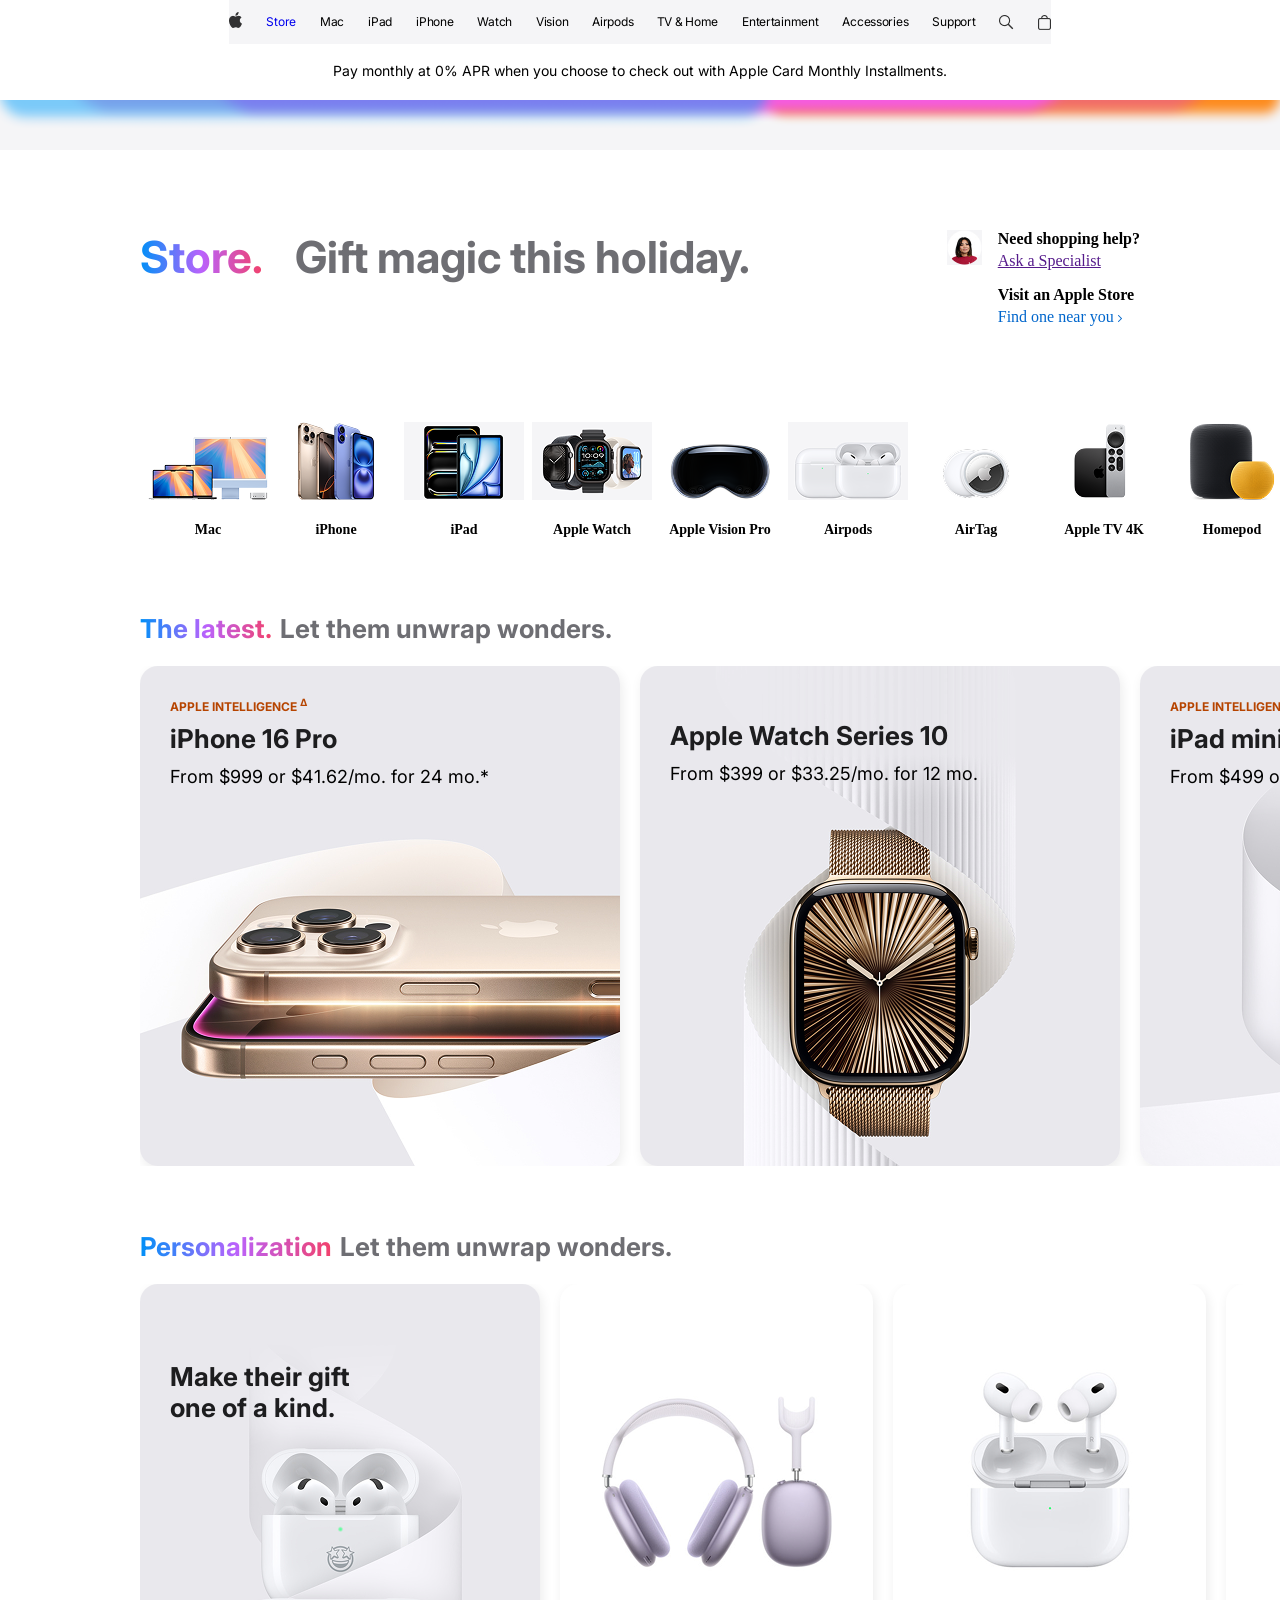
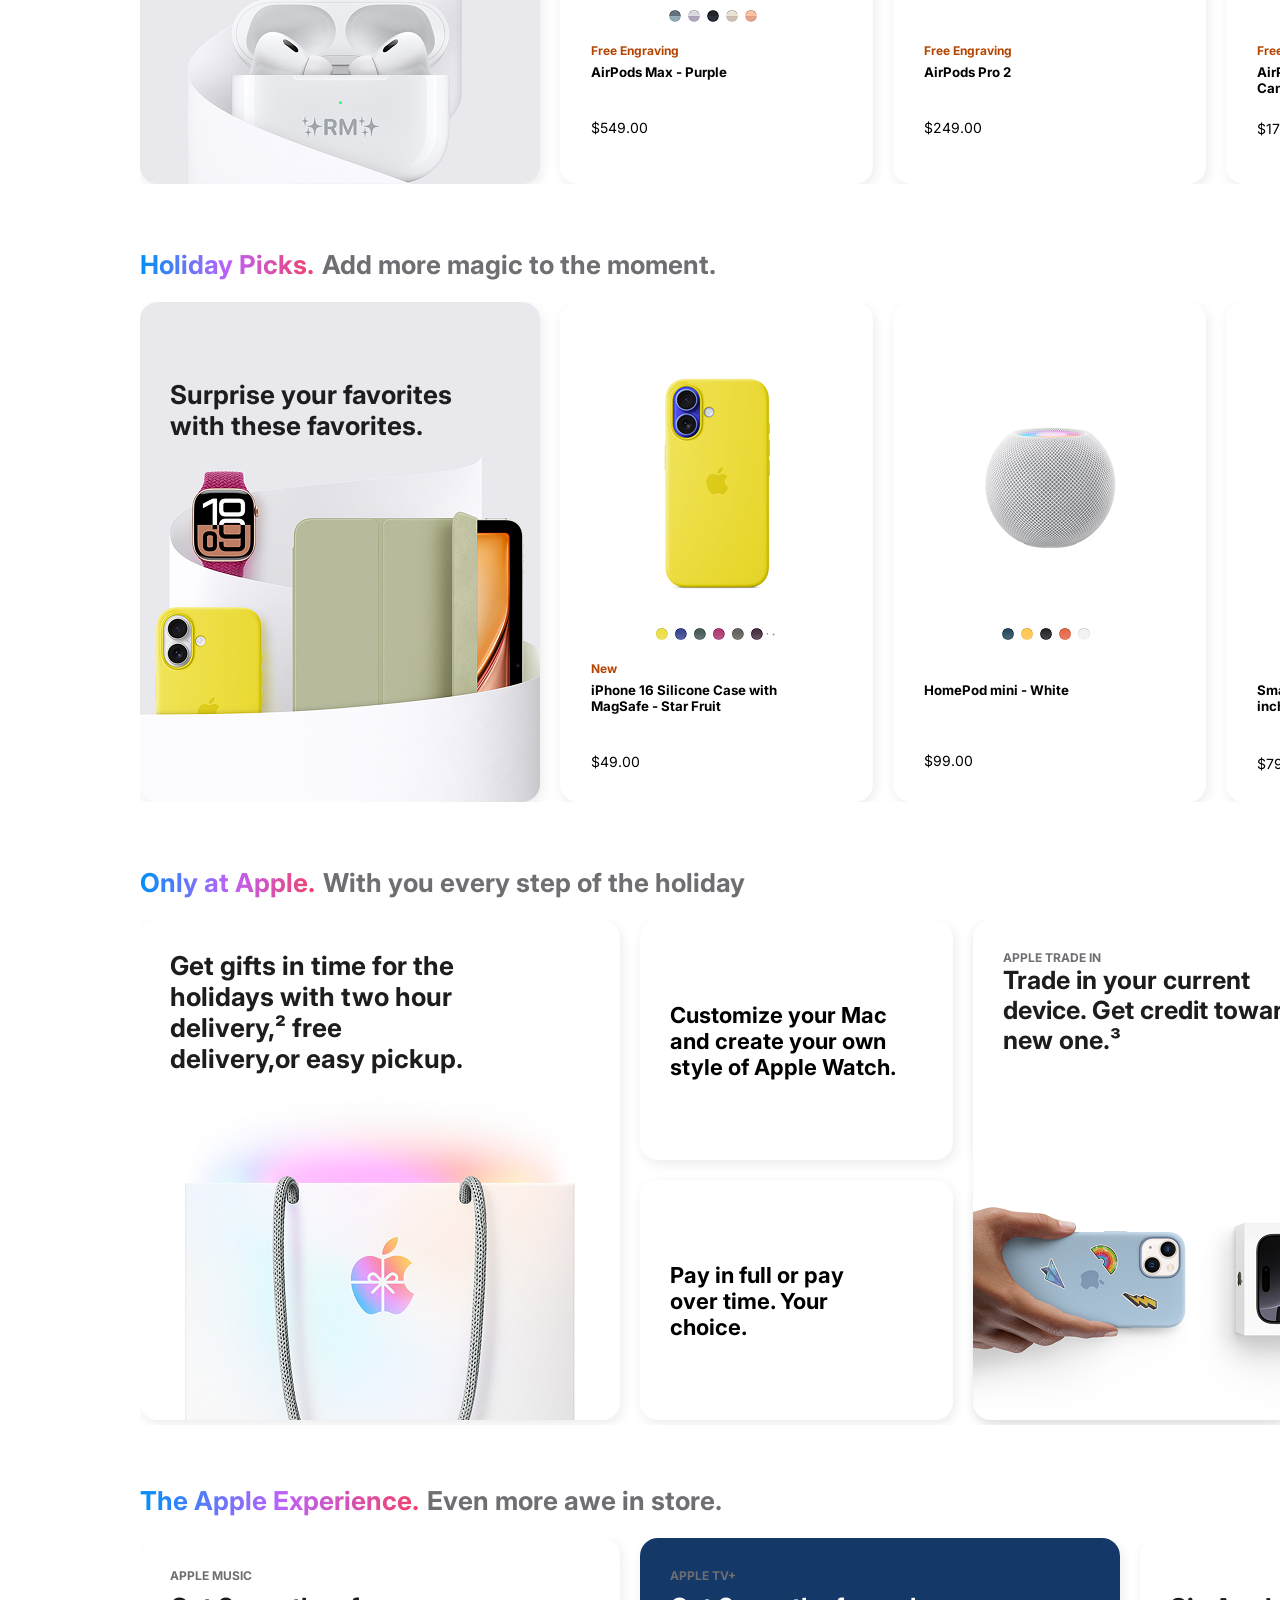
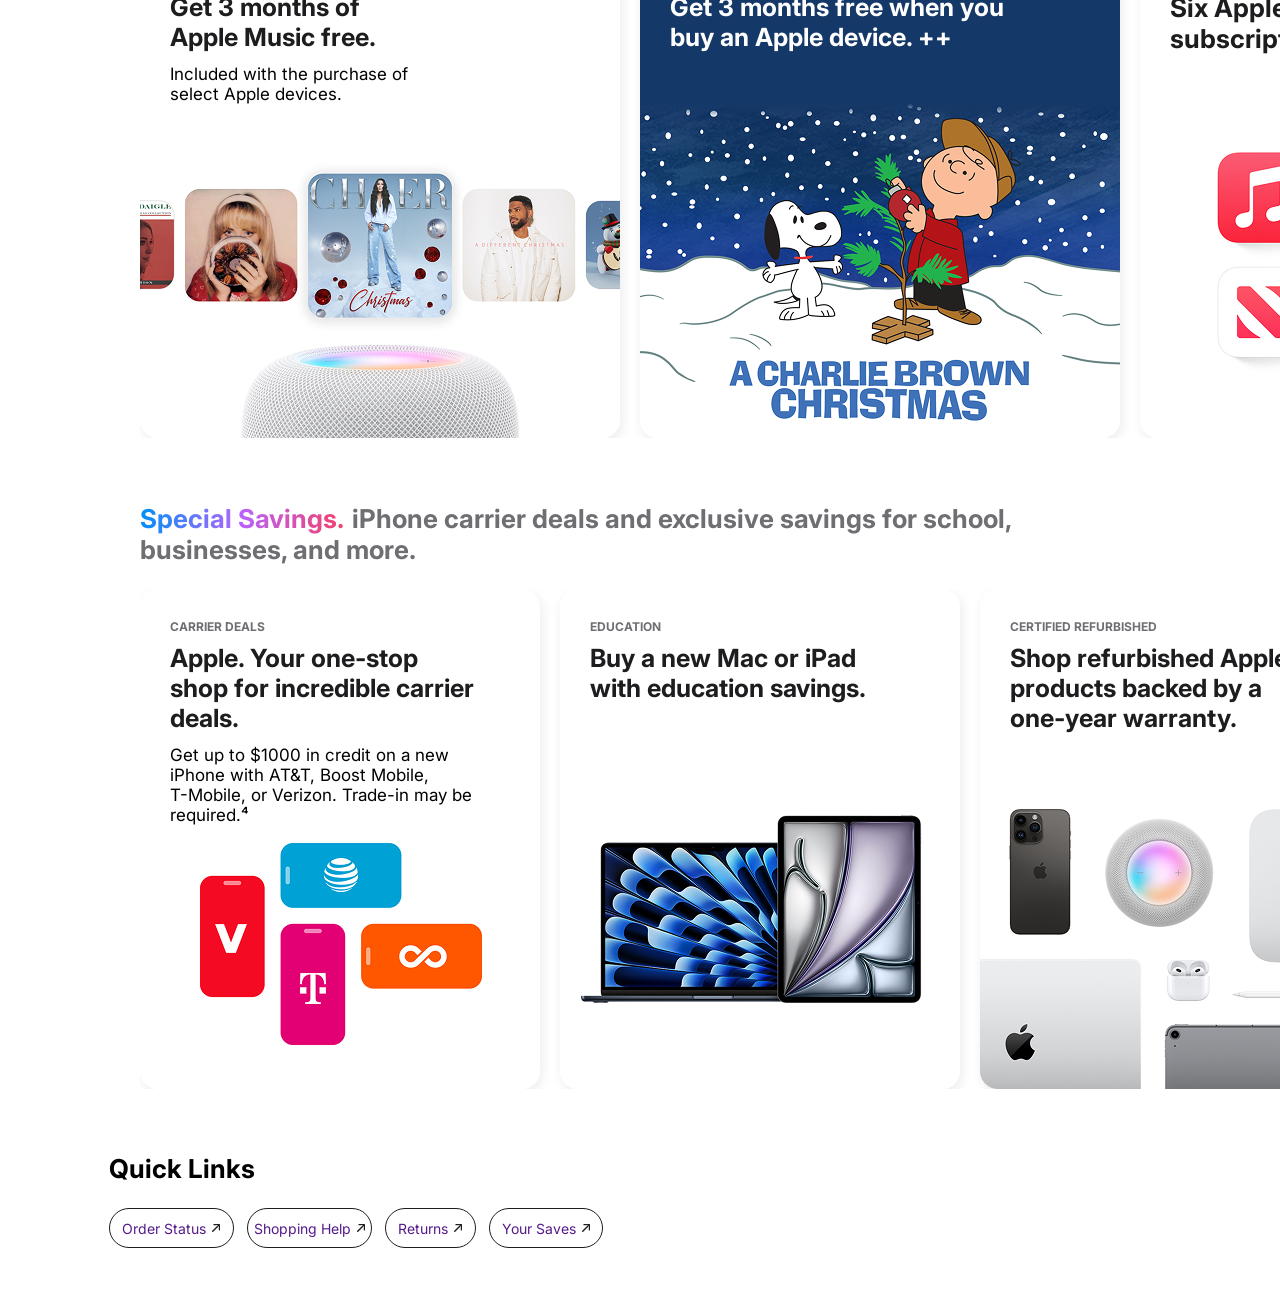
==== commit c1487bc4: "1" ====
--- a/store.html
+++ b/store.html
@@ -42,7 +42,7 @@
         Monthly Installments.
       </div>
       <!-- RAINBOW IMG -->
-      <img src="./images/storee/rainbow.png" alt="rainbow img" />
+      <img src="./images/storee/rainbow.png" alt="rainbow img" style="width: 100%;" />
       <!-- STORE CONTAINER -->
       <div class="store-container">
         <div class="store-header">
--- a/store.css
+++ b/store.css
@@ -23,7 +23,6 @@
 /* header section */
 
 .header {
-  width: 100%;
   height: 44px;
   position: fixed;
   gap: 24px;
@@ -102,7 +101,7 @@
 .productList {
   width: 100%;
   height: 146px;
-  gap: 28px;
+  gap: 8px;
   font-weight: 700;
   font-size: 14px;
   display: flex;
@@ -385,4 +384,6 @@
   color: black;
   gap: 6px;
 }
-.text-dec {text-decoration: none;}+.text-dec {
+  text-decoration: none;
+}
